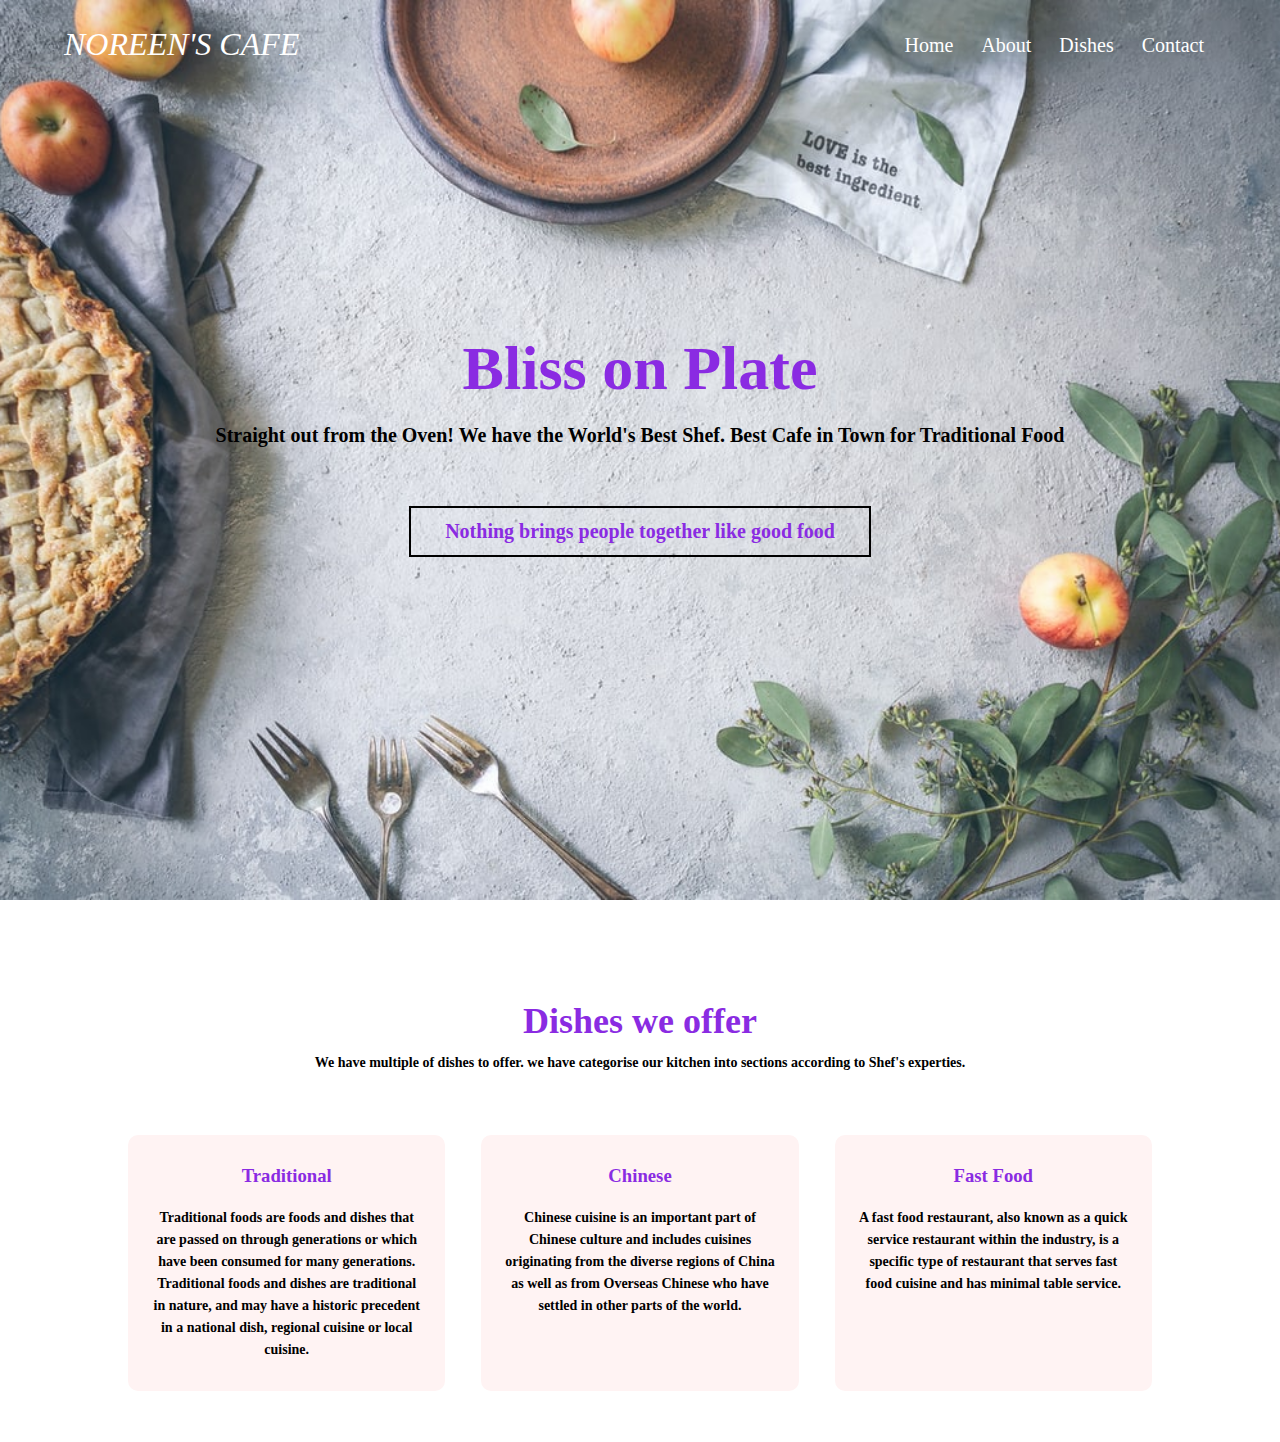
==== Index.html @ 38f67b69 "dishes page" ====
<!DOCTYPE html>
<html lang="en-US">
    <head>
        <meta name="viewport" content="widt=device-width, initial-scale=1.0">
        <title>Welcome To Noreen's Cafe</title>
        <link rel="stylesheet" href="style.css">
        <link rel="stylesheet" href="https://pro.fontawesome.com/releases/v5.10.0/css/all.css"/>
    </head>
    <body>
        <section class="header">
            <nav>
                <a class="cafe" href="Index.html">NOREEN'S CAFE</a>
                <div class="nav-links" id="navlink"> 
                    <i class="fa fa-times" onclick="hidemenu()"></i>
                    <ul>
                        <li><a href="Index.html">Home</a></li>
                        <li><a href="Index.html">About</a></li>
                        <li><a href="dishes.html">Dishes</a></li>
                        <li><a href="Index.html">Contact</a></li>
                    </ul>
                </div>
                <i class="fa fa-bars" onclick="showmenu()"></i>
            </nav>
            <div class="text-box">
                    <h1>Bliss on Plate</h1>
                    <p>Straight out from the Oven! We have the World's Best Shef. Best Cafe in Town for Traditional Food</p>
                    <h3 class="btn">Nothing brings people together like good food</h3>
            </div>
        </section>
        <!-------Dishes we offer-->
        <section class="dishes">
            <h1>Dishes we offer</h1>
            <p>We have multiple of dishes to offer. we have categorise our kitchen into sections according to Shef's experties.</p>
            <div class="row">
                    <div class="dishes-col">
                    <a href="dishes.html"><h3>Traditional</h3></a>
                    <a href="dishes.html"><p>Traditional foods are foods and dishes that are passed on through generations or which have been consumed for many generations.
                        Traditional foods and dishes are traditional in nature, and may have a historic precedent in a national dish, 
                        regional cuisine or local cuisine.</p></a>
                    </div>
                <div class="dishes-col">
                    <a href="dishes.html"><h3>Chinese</h3></a>
                    <a href="dishes.html"><p>Chinese cuisine is an important part of Chinese culture and includes cuisines originating from the diverse regions of China 
                        as well as from Overseas Chinese who have settled in other parts of the world.</p></a>
                </div>
                <div class="dishes-col">
                    <a href="dishes.html"><h3>Fast Food</h3></a>
                    <a href="dishes.html"><p>A fast food restaurant, also known as a quick service restaurant within the industry, 
                        is a specific type of restaurant that serves fast food cuisine and has minimal table service.</p></a>
                </div>
            </div>
        </section>






        <!--Script for toggle menu-->
        <script>
            var navlink = document.getElementById("navlink");
            function showmenu(){
                navlink.style.right = "0";
            }
            function hidemenu(){
                navlink.style.right = "-200px";
            }
        </script>
    </body>
</html>
---- style.css ----
*{
    margin:0;
    padding: 0;
    font-family:cursive;
}
.header{
    min-height: 100vh;
    width: 100%;
    background-image: url(Images/home6.jpg);
    background-position: center;
    background-size: cover;
    position: relative;
}
.header2{
    min-height: 100vh;
    width: 100%;
    background-image: url(Images/home7.jpg);
    background-position: center;
    background-size: cover;
    position: relative;
}
nav{
    display: flex;
    padding: 2% 5%;
    justify-content: space-between;
    align-items: center;
}
.cafe{
    color: white;
    font-size:xx-large;
    text-decoration: none;
    font-style: italic;
}
.cafe::after{
    content: '';
    width: 0%;
    height: 2px;
    background: red;
    display: block;
    margin: auto;
    transition: 0.5s;
}
.cafe:hover::after{
    width: 150px;
}
.nav-links{
    flex: 1;
    text-align: right;
}
.nav-links ul li{
    list-style: none;
    display: inline-block;
    padding: 8px 12px;
    position: relative;
}
.nav-links a{
    color: white;
    text-decoration: none;
    font-size: 20px;
}
.text-box{
    width: 90%;
    color:black;
    position: absolute;
    top: 50%;
    left: 50%;
    transform: translate(-50%,-50%);
    text-align: center;
}
.text-box h1{
    font-size: 62px;
    color:blueviolet;
}
.text-box p{
    margin: 10px 0 40px;
    color:black;
    font-size: 20px;
    font-weight: bold;
}
.btn{
    display: inline-block;
    text-decoration: none;
    color: blueviolet;
    border: 2px solid black;
    padding: 12px 34px;
    font-size: 20px;
    background: transparent;
    position: relative;
    cursor: pointer;
}
.btn:hover{
    border: 2px solid olivedrab;
    background: olivedrab;
    transition: 1s;
    color: aliceblue;
}
nav .fa{
    display: none;
}
@media(max-width: 700px){
    .cafe{
        margin-top: 30px;
    }
    .text-box p{
        margin: 10px 0 40px;
        color:black;
        font-size: 10px;
        font-weight: bold;
    }
    .btn{
        display: inline-block;
        text-decoration: none;
        color: blueviolet;
        border: 2px solid black;
        padding: 12px 34px;
        font-size: 14px;
        background: transparent;
        position: relative;
        cursor: pointer;
    }
    .nav-links ul li{
        display: block;
    }
    .nav-links{
        position: absolute;
        background: blueviolet;
        height: 100vh;
        width: 200px;
        top: 0;
        right: -200px;
        text-align: left;
        z-index: 2;
        transition: 1s;
    }
    nav .fa{
        display: block;
        color: whitesmoke;
        margin: 10px;
        font-size: 22px;
        cursor: pointer;
    }
    .nav-links ul{
        padding: 30px;
    }
}

/*-----dishes------*/

.dishes{
    width: 80%;
    margin: auto;
    text-align: center;
    padding-top: 100px;
}
a{
    text-decoration: none;
    color: black;
}
h1{
    color:blueviolet;
    font-size: 36px;
    font-weight: 600;
}
p{
    font-size: 14px;
    font-weight: bold;
    line-height: 22px;
    padding: 10px;
}

.row{
    margin-top: 5%;
    display: flex;
    justify-content: space-between;
}
.dishes-col{
    flex-basis: 31%;
    background: #fff3f3;
    border-radius: 10px;
    margin-bottom: 5%;
    padding: 20px 12px;
    box-sizing: border-box;
}
h3{
    color: blueviolet;
    text-align: center;
    font-weight: 600;
    margin: 10px 0;
}
.dishes-col:hover{
    box-shadow: 0 0 20px 0px ;
}
@media(max-width:700px) {
    .row{
        flex-direction: column;
    }
}
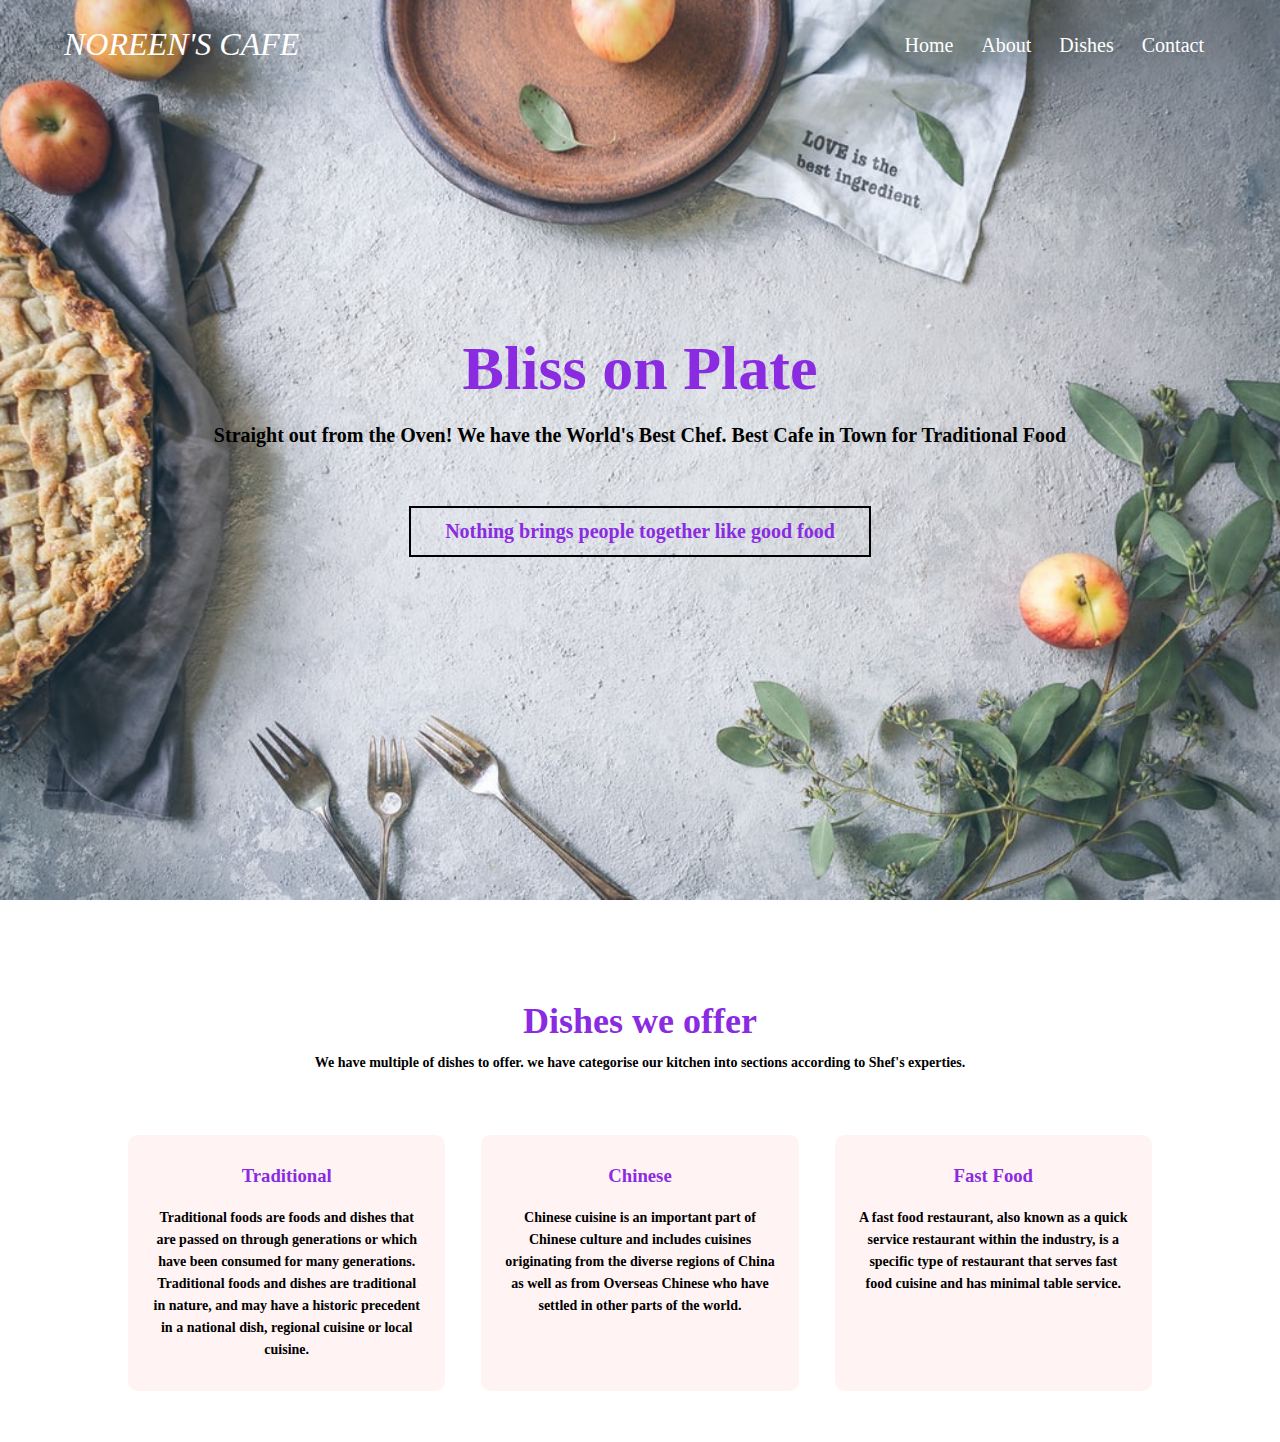
==== commit 4f373048: "changed the name of chef" ====
--- a/Index.html
+++ b/Index.html
@@ -23,7 +23,7 @@
             </nav>
             <div class="text-box">
                     <h1>Bliss on Plate</h1>
-                    <p>Straight out from the Oven! We have the World's Best Shef. Best Cafe in Town for Traditional Food</p>
+                    <p>Straight out from the Oven! We have the World's Best Chef. Best Cafe in Town for Traditional Food</p>
                     <h3 class="btn">Nothing brings people together like good food</h3>
             </div>
         </section>
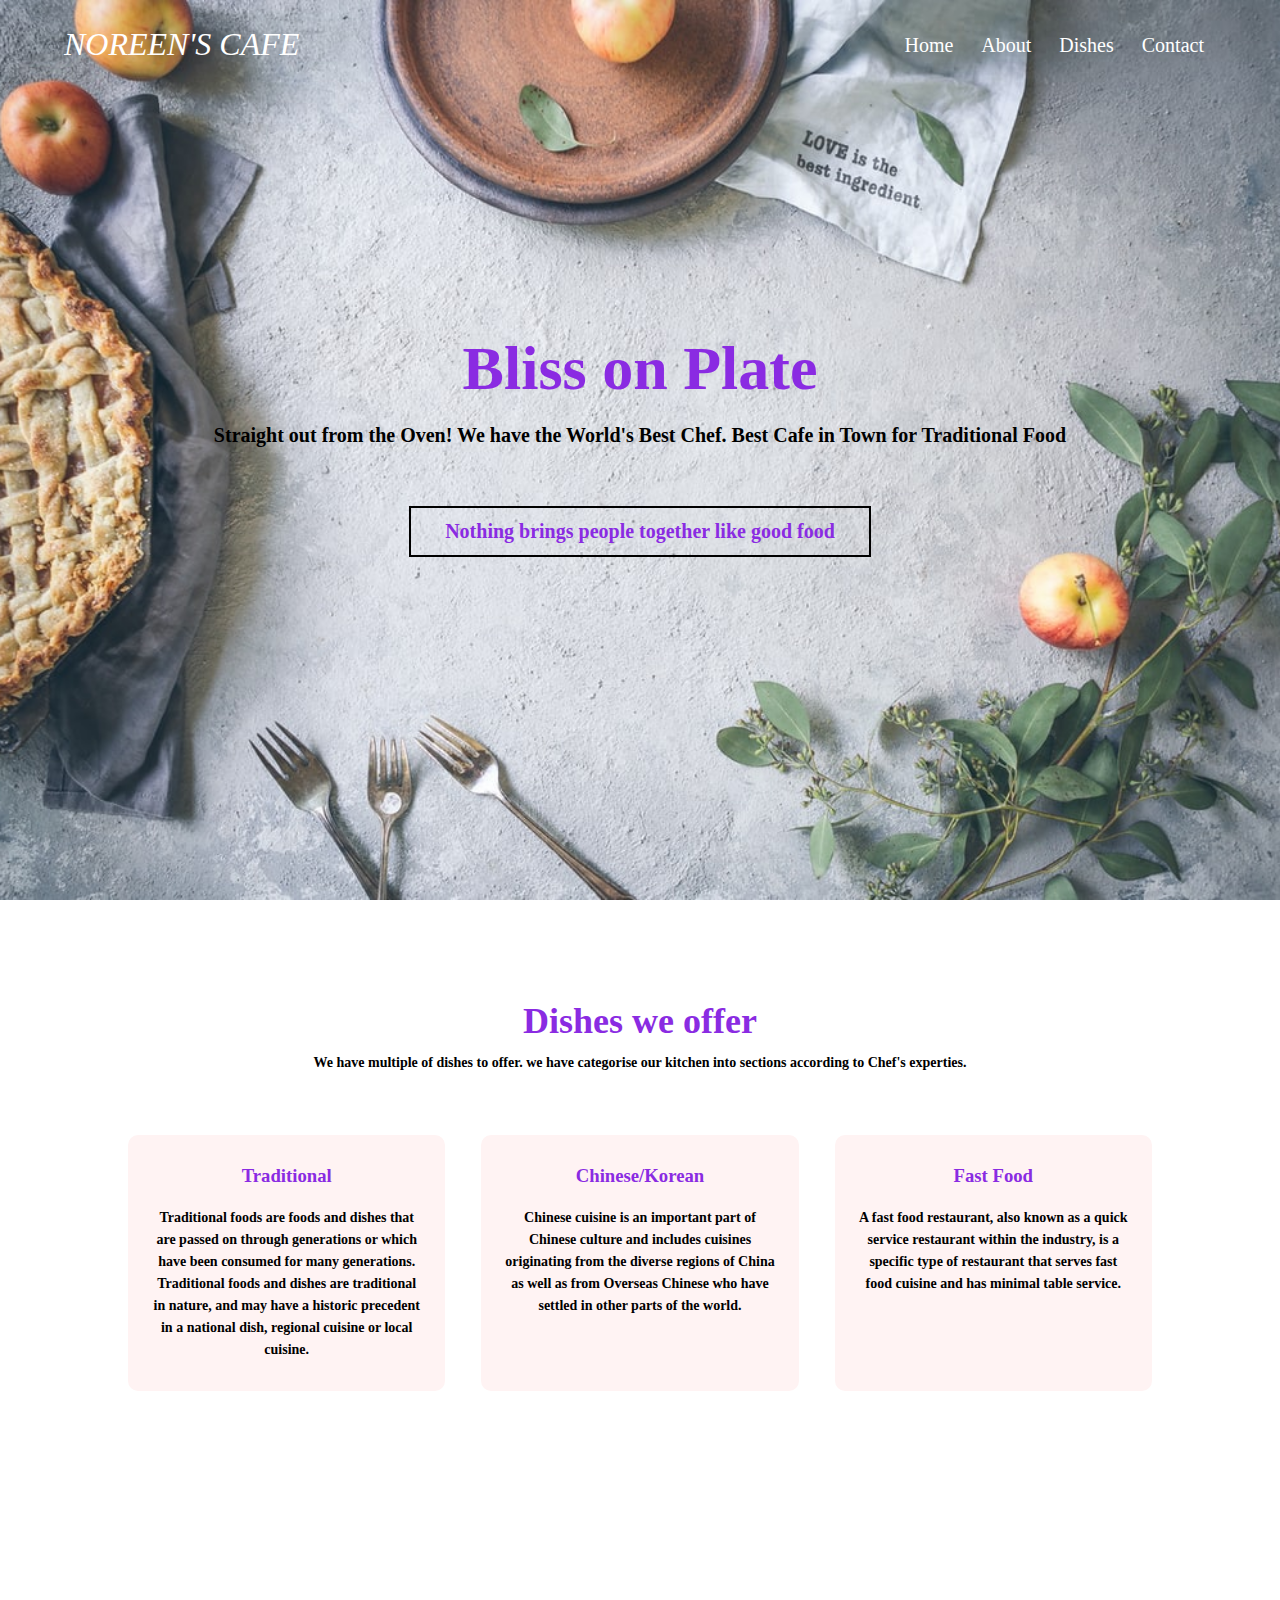
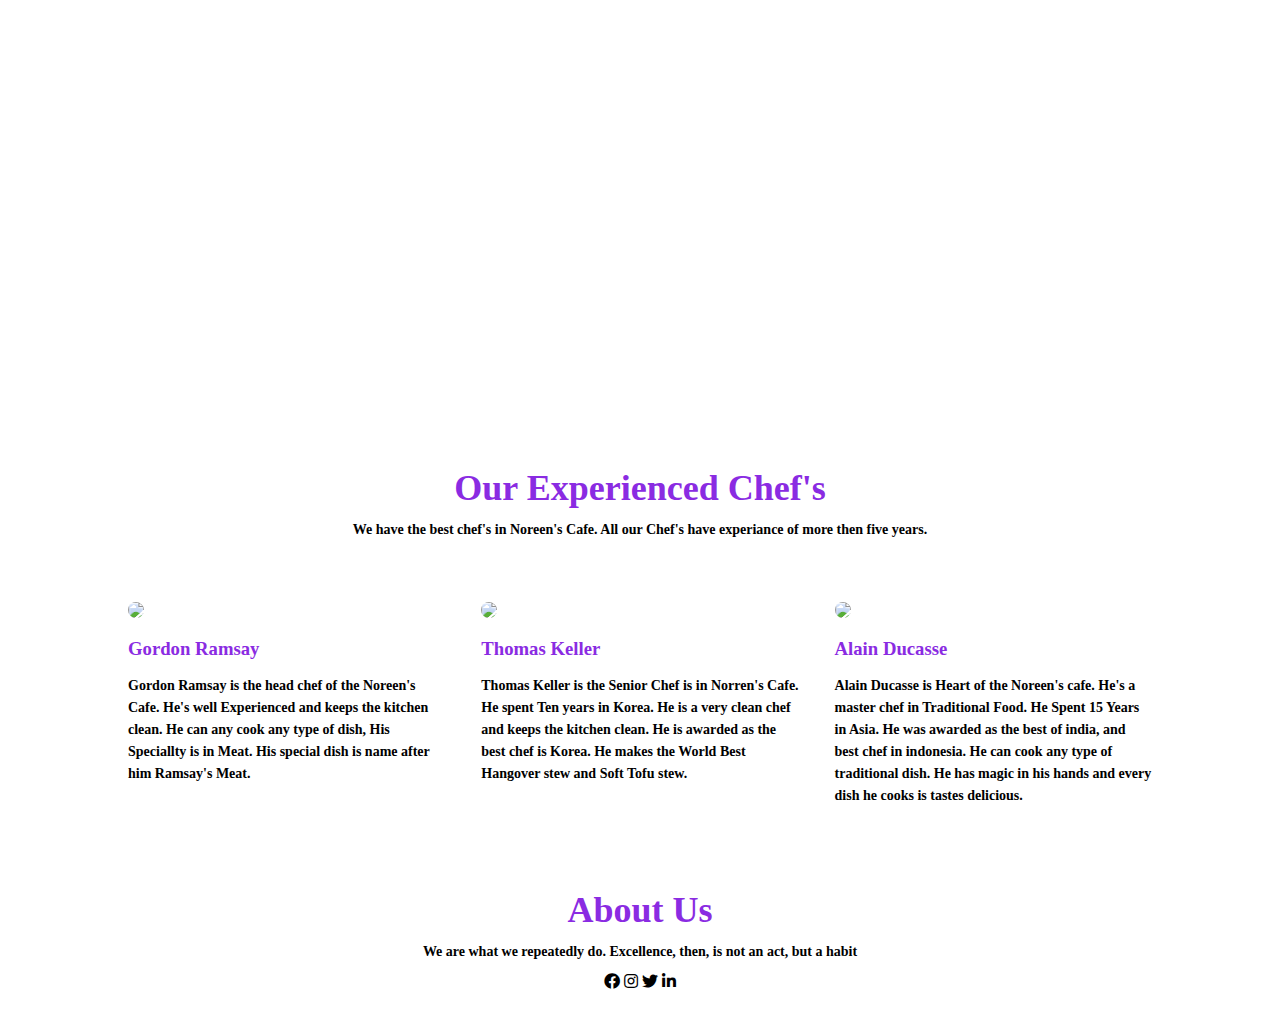
==== commit a77fd430: "first Page completed" ====
--- a/Index.html
+++ b/Index.html
@@ -30,7 +30,7 @@
         <!-------Dishes we offer-->
         <section class="dishes">
             <h1>Dishes we offer</h1>
-            <p>We have multiple of dishes to offer. we have categorise our kitchen into sections according to Shef's experties.</p>
+            <p>We have multiple of dishes to offer. we have categorise our kitchen into sections according to Chef's experties.</p>
             <div class="row">
                     <div class="dishes-col">
                     <a href="dishes.html"><h3>Traditional</h3></a>
@@ -39,7 +39,7 @@
                         regional cuisine or local cuisine.</p></a>
                     </div>
                 <div class="dishes-col">
-                    <a href="dishes.html"><h3>Chinese</h3></a>
+                    <a href="dishes.html"><h3>Chinese/Korean</h3></a>
                     <a href="dishes.html"><p>Chinese cuisine is an important part of Chinese culture and includes cuisines originating from the diverse regions of China 
                         as well as from Overseas Chinese who have settled in other parts of the world.</p></a>
                 </div>
@@ -50,6 +50,51 @@
                 </div>
             </div>
         </section>
+        <!--Video's-->
+        <section class="video">
+            <div class="videowrapper">
+                <iframe  src="https://www.youtube.com/embed/PZ4pctQMdg4" title="YouTube video player" frameborder="0" allowfullscreen></iframe>
+            </div>
+        </section>
+        <!--Our Chef's-->
+        <section class="chef">
+            <h1>Our Experienced Chef's</h1>
+            <p>We have the best chef's in Noreen's Cafe. All our Chef's have experiance of more then five years.</p>
+            <div class="row">
+                <div class="chef-col">
+                    <img src="images/chef6.jpg">
+                    <h3>Gordon Ramsay</h3>
+                    <p>Gordon Ramsay is the head chef of the Noreen's Cafe. He's well Experienced and keeps the kitchen clean. He can any cook any type of dish,
+                        His Speciallty is in Meat. His special dish is name after him Ramsay's Meat.
+                    </p>
+                </div>
+                <div class="chef-col">
+                    <img src="images/chef4.jpg">
+                    <h3>Thomas Keller</h3>
+                    <p>Thomas Keller is the Senior Chef is in Norren's Cafe. He spent Ten years in Korea. He is a very clean chef and keeps the kitchen clean.
+                        He is awarded as the best chef is Korea. He makes the World Best Hangover stew and Soft Tofu stew.
+                    </p>
+                </div>
+                <div class="chef-col">
+                    <img src="images/chef5.jpg">
+                    <h3>Alain Ducasse</h3>
+                    <p>Alain Ducasse is Heart of the Noreen's cafe. He's a master chef in Traditional Food. He Spent 15 Years in Asia. He was awarded as the best of india, and best chef in indonesia.
+                        He can cook any type of traditional dish. He has magic in his hands and every dish he cooks is tastes delicious.
+                    </p>
+                </div>
+            </div>
+        </section>
+        <section class="footer">
+            <h1>About Us</h4>
+            <p>We are what we repeatedly do. Excellence, then, is not an act, but a habit</p>
+            <div class="icons">
+                <i class="fab fa-facebook"></i>
+                <i class="fab fa-instagram"></i>
+                <i class="fab fa-twitter"></i>
+                <i class="fab fa-linkedin-in"></i>
+            </div>
+        </section>
+        
 
 
 
--- a/style.css
+++ b/style.css
@@ -194,4 +194,78 @@
     .row{
         flex-direction: column;
     }
+}
+/*-Video-*/
+.video{
+    margin: 0 auto;
+    width: 80%;
+}
+.videowrapper {
+    position: relative;
+    padding-bottom: 20%;
+    padding-top: 20px;
+    height: 0px;
+}
+.videowrapper iframe{
+    position: absolute;
+    padding-bottom: 10%;
+    left: 10%;
+    top: 0px;
+    right: 0px;
+    bottom: 0px;
+    height: 200%;
+    width: 80%;
+}
+.chef{
+    width: 80%;
+    margin: auto;
+    margin-top: 400px;
+    text-align: center;
+}
+.chef-col{
+    flex-basis: 31%;
+    border-radius: 10px;
+    margin-bottom: 5%;
+    text-align: left;
+}
+.chef-col img{
+    width: 100%;
+    border-radius: 10px;
+}
+.chef-col p{
+    padding: 0%;
+}
+.chef-col h3{
+    margin-top: 16px;
+    margin-bottom: 15px;
+    text-align: left;
+}
+@media (max-width: 700px) {
+    .chef{
+        margin-top: 150px;
+    }
+}
+.footer{
+    width: 100%;
+    text-align: center;
+    padding: 30px 0;
+}
+/* Dishes*/
+.dish{
+    width: 80%;
+    margin: auto;
+    text-align: center;
+}
+.dish-col{
+    flex-basis: 45%;
+    border-radius: 10px;
+    margin-bottom: 5%;
+    text-align: center;
+}
+.dish img{
+    width: 100%;
+    border-radius: 10px;
+}
+.dish h1{
+    margin-top: 30px;
 }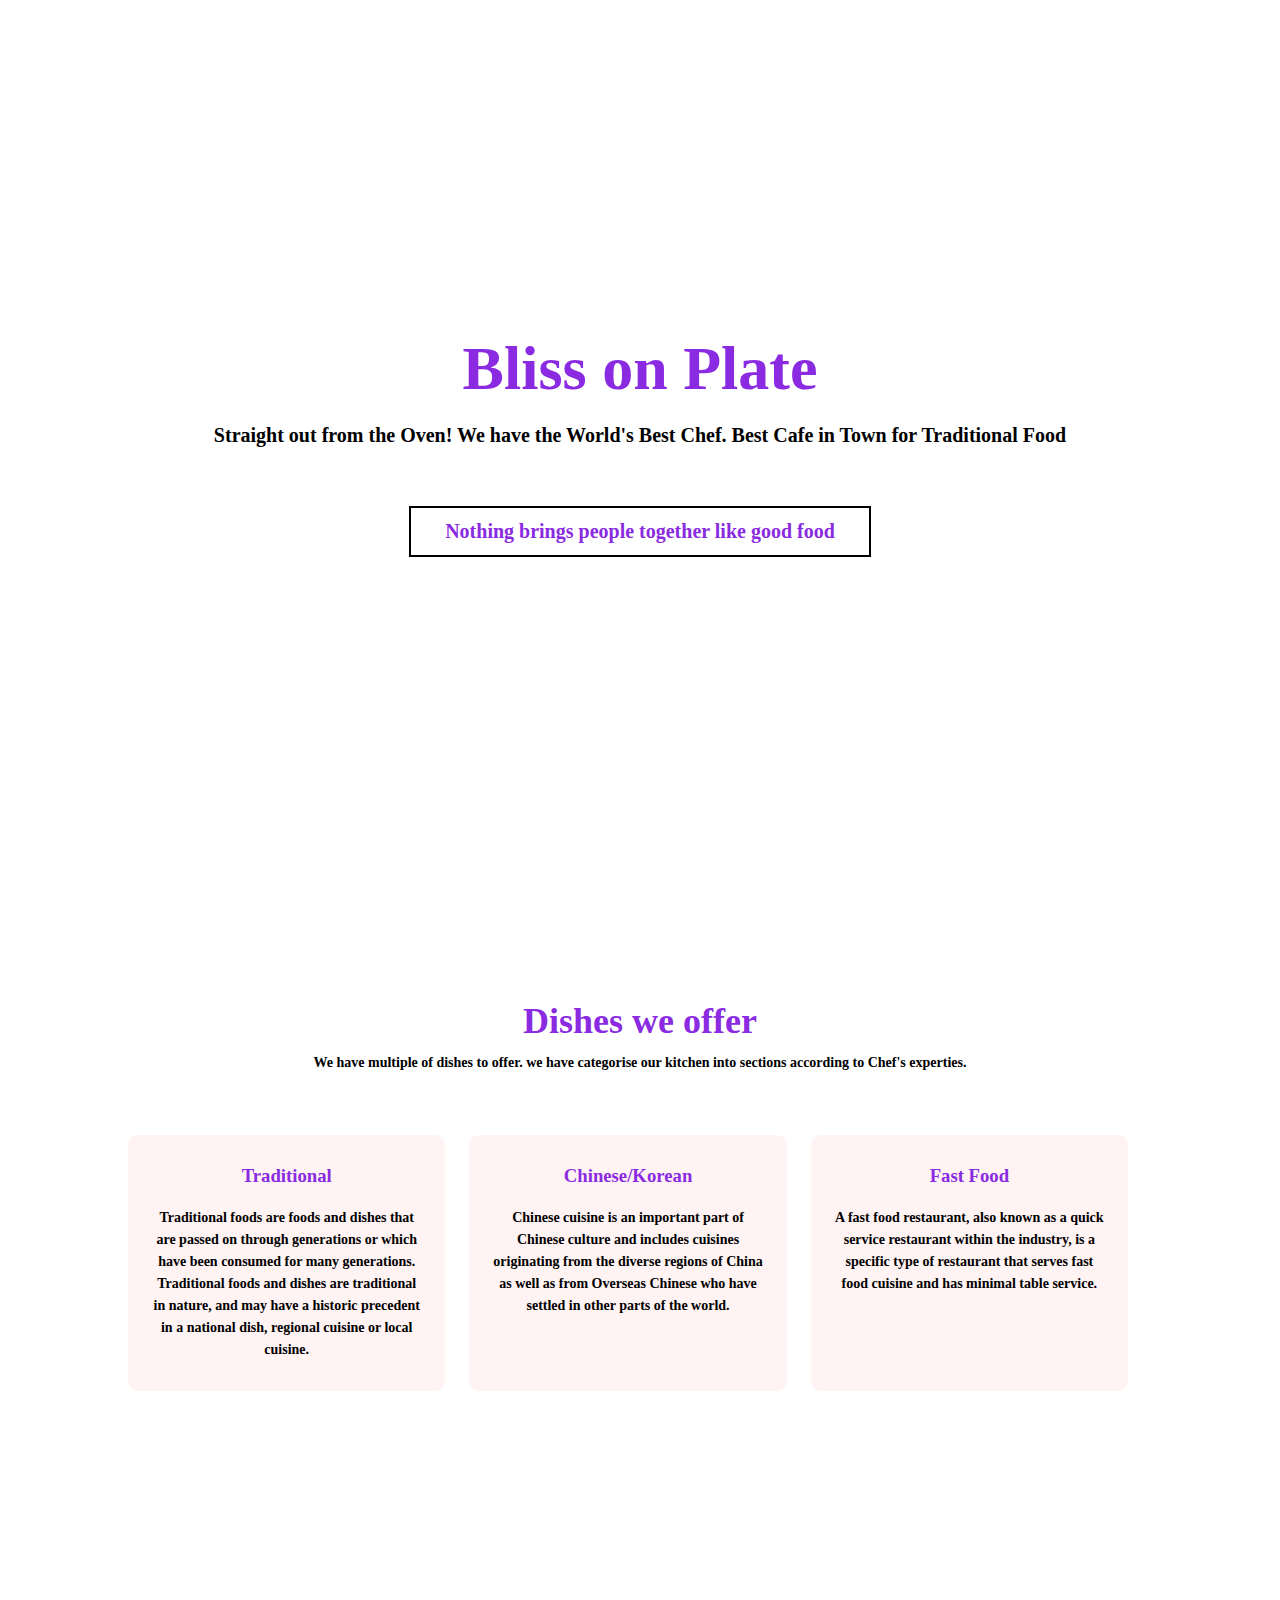
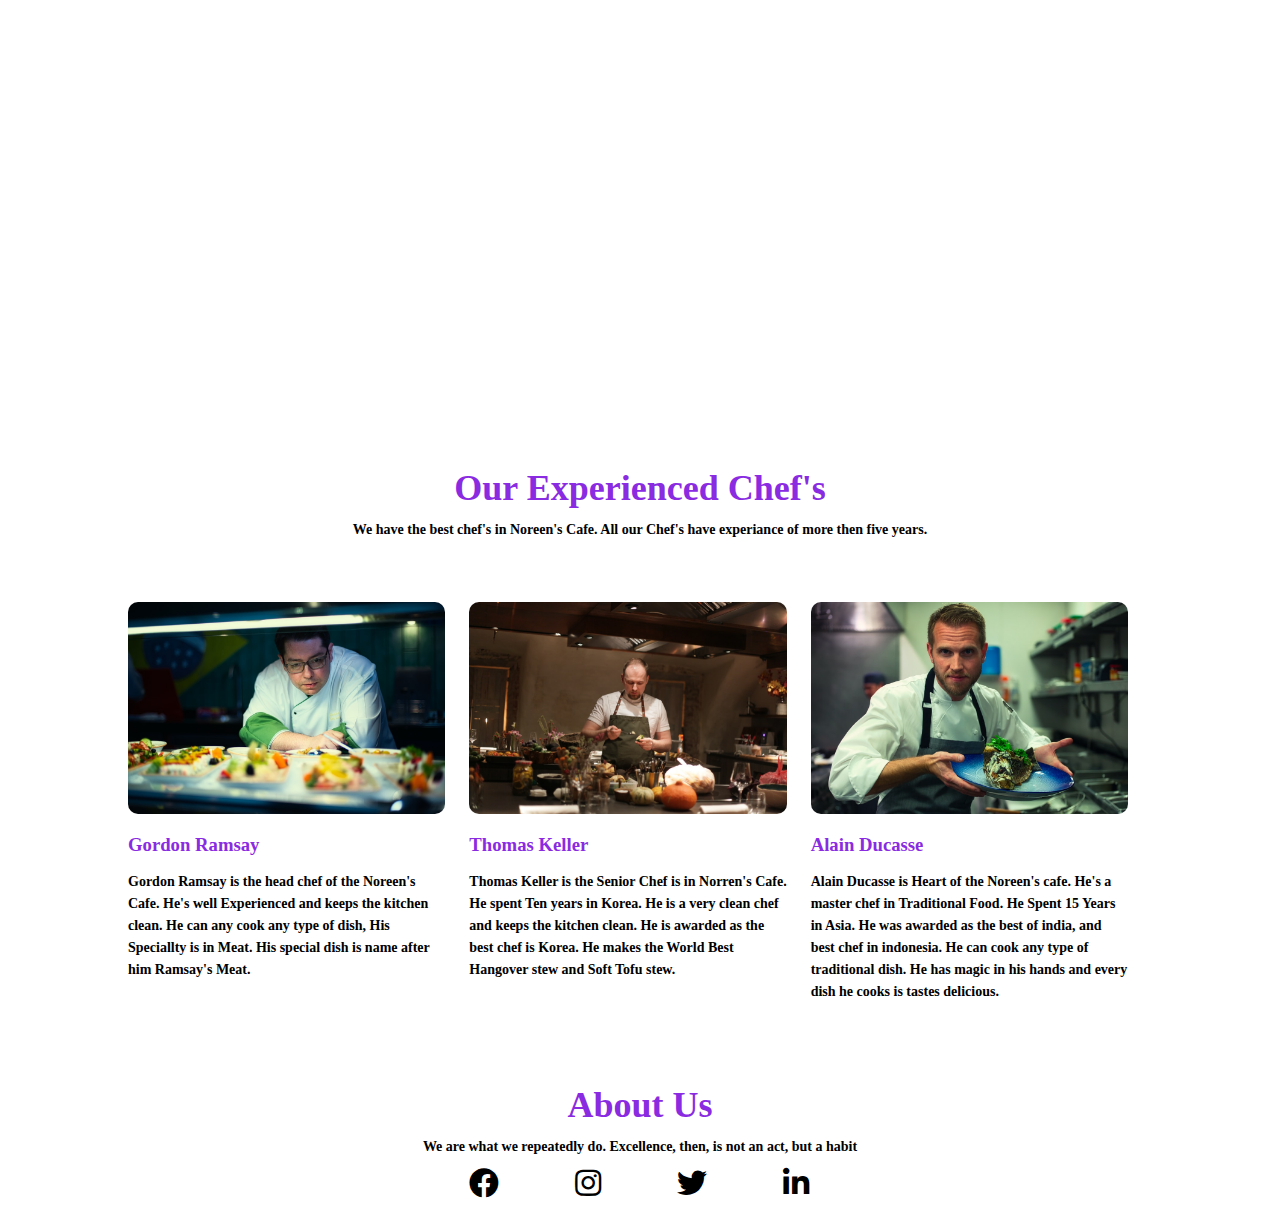
==== commit 51f8e333: "update-index,contact,about-added-assets,imges,stylefolder" ====
--- a/Index.html
+++ b/Index.html
@@ -3,20 +3,20 @@
     <head>
         <meta name="viewport" content="widt=device-width, initial-scale=1.0">
         <title>Welcome To Noreen's Cafe</title>
-        <link rel="stylesheet" href="style.css">
+        <link rel="stylesheet" href="assets/Style/style.css">
         <link rel="stylesheet" href="https://pro.fontawesome.com/releases/v5.10.0/css/all.css"/>
     </head>
     <body>
         <section class="header">
             <nav>
-                <a class="cafe" href="Index.html">NOREEN'S CAFE</a>
+                <a class="cafe" href="index.html">NOREEN'S CAFE</a>
                 <div class="nav-links" id="navlink"> 
                     <i class="fa fa-times" onclick="hidemenu()"></i>
                     <ul>
-                        <li><a href="Index.html">Home</a></li>
-                        <li><a href="Index.html">About</a></li>
+                        <li><a href="index.html">Home</a></li>
+                        <li><a href="about.html">About</a></li>
                         <li><a href="dishes.html">Dishes</a></li>
-                        <li><a href="Index.html">Contact</a></li>
+                        <li><a href="contact.html">Contact</a></li>
                     </ul>
                 </div>
                 <i class="fa fa-bars" onclick="showmenu()"></i>
@@ -62,21 +62,21 @@
             <p>We have the best chef's in Noreen's Cafe. All our Chef's have experiance of more then five years.</p>
             <div class="row">
                 <div class="chef-col">
-                    <img src="images/chef6.jpg">
+                    <img src="assets/images/chef6.jpg">
                     <h3>Gordon Ramsay</h3>
                     <p>Gordon Ramsay is the head chef of the Noreen's Cafe. He's well Experienced and keeps the kitchen clean. He can any cook any type of dish,
                         His Speciallty is in Meat. His special dish is name after him Ramsay's Meat.
                     </p>
                 </div>
                 <div class="chef-col">
-                    <img src="images/chef4.jpg">
+                    <img src="assets/images/chef4.jpg">
                     <h3>Thomas Keller</h3>
                     <p>Thomas Keller is the Senior Chef is in Norren's Cafe. He spent Ten years in Korea. He is a very clean chef and keeps the kitchen clean.
                         He is awarded as the best chef is Korea. He makes the World Best Hangover stew and Soft Tofu stew.
                     </p>
                 </div>
                 <div class="chef-col">
-                    <img src="images/chef5.jpg">
+                    <img src="assets/images/chef5.jpg">
                     <h3>Alain Ducasse</h3>
                     <p>Alain Ducasse is Heart of the Noreen's cafe. He's a master chef in Traditional Food. He Spent 15 Years in Asia. He was awarded as the best of india, and best chef in indonesia.
                         He can cook any type of traditional dish. He has magic in his hands and every dish he cooks is tastes delicious.
--- a/assets/Style/style.css
+++ b/assets/Style/style.css
@@ -0,0 +1,408 @@
+*{
+    margin:0;
+    padding: 0;
+    font-family:cursive;
+}
+.header{
+    min-height: 100vh;
+    width: 100%;
+    background-image: url(assets/images/home6.jpg);
+    background-position: center;
+    background-size: cover;
+    position: relative;
+}
+.header2{
+    min-height: 100vh;
+    width: 100%;
+    background-image: url(assets/images/home7.jpg);
+    background-position: center;
+    background-size: cover;
+    position: relative;
+}
+.header3{
+    min-height: 80vh;
+    width: 100%;
+    background-image: url(assets/images/contact.jpg);
+    background-position: center;
+    background-size: cover;
+    position: relative;
+}
+.header4{
+    min-height: 30vh;
+    width: 100%;
+    background-position: center;
+    background-size: cover;
+    position: relative;
+}
+nav{
+    display: flex;
+    padding: 2% 5%;
+    justify-content: space-between;
+    align-items: center;
+}
+.cafe{
+    color: white;
+    font-size:xx-large;
+    text-decoration: none;
+    font-style: italic;
+}
+.cafe::after{
+    content: '';
+    width: 0%;
+    height: 2px;
+    background: red;
+    display: block;
+    margin: auto;
+    transition: 0.5s;
+}
+.cafe:hover::after{
+    width: 150px;
+}
+.nav-links{
+    flex: 1;
+    text-align: right;
+}
+.nav-links ul li{
+    list-style: none;
+    display: inline-block;
+    padding: 8px 12px;
+    position: relative;
+}
+.nav-links a{
+    color: white;
+    text-decoration: none;
+    font-size: 20px;
+}
+.text-box{
+    width: 90%;
+    color:black;
+    position: absolute;
+    top: 50%;
+    left: 50%;
+    transform: translate(-50%,-50%);
+    text-align: center;
+}
+.text-box h1{
+    font-size: 62px;
+    color:blueviolet;
+}
+.text-box p{
+    margin: 10px 0 40px;
+    color:black;
+    font-size: 20px;
+    font-weight: bold;
+}
+.btn{
+    display: inline-block;
+    text-decoration: none;
+    color: blueviolet;
+    border: 2px solid black;
+    padding: 12px 34px;
+    font-size: 20px;
+    background: transparent;
+    position: relative;
+    cursor: pointer;
+}
+.btn:hover{
+    border: 2px solid olivedrab;
+    background: olivedrab;
+    transition: 1s;
+    color: aliceblue;
+}
+nav .fa{
+    display: none;
+}
+@media(max-width: 700px){
+    .cafe{
+        margin-top: 30px;
+    }
+    .text-box p{
+        margin: 10px 0 40px;
+        color:black;
+        font-size: 10px;
+        font-weight: bold;
+    }
+    .btn{
+        display: inline-block;
+        text-decoration: none;
+        color: blueviolet;
+        border: 2px solid black;
+        padding: 12px 34px;
+        font-size: 14px;
+        background: transparent;
+        position: relative;
+        cursor: pointer;
+    }
+    .nav-links ul li{
+        display: block;
+    }
+    .nav-links{
+        position: absolute;
+        background: blueviolet;
+        height: 100vh;
+        width: 200px;
+        top: 0;
+        right: -200px;
+        text-align: left;
+        z-index: 2;
+        transition: 1s;
+    }
+    nav .fa{
+        display: block;
+        color: whitesmoke;
+        margin: 10px;
+        font-size: 22px;
+        cursor: pointer;
+    }
+    .nav-links ul{
+        padding: 30px;
+    }
+}
+
+/*-----dishes------*/
+
+.dishes{
+    width: 80%;
+    margin: auto;
+    text-align: center;
+    padding-top: 100px;
+}
+a{
+    text-decoration: none;
+    color: black;
+}
+h1{
+    color:blueviolet;
+    font-size: 36px;
+    font-weight: 600;
+}
+p{
+    font-size: 14px;
+    font-weight: bold;
+    line-height: 22px;
+    padding: 10px;
+}
+
+.row{
+    margin-top: 5%;
+    display: flex;
+    justify-content: space-between;
+}
+.dishes-col{
+    flex-basis: 31%;
+    background: #fff3f3;
+    border-radius: 10px;
+    margin-bottom: 5%;
+    padding: 20px 12px;
+    box-sizing: border-box;
+}
+h3{
+    color: blueviolet;
+    text-align: center;
+    font-weight: 600;
+    margin: 10px 0;
+}
+.dishes-col:hover{
+    box-shadow: 0 0 20px 0px ;
+}
+@media(max-width:700px) {
+    .row{
+        flex-direction: column;
+    }
+}
+/*-Video-*/
+.video{
+    margin: 0 auto;
+    width: 80%;
+}
+.videowrapper {
+    position: relative;
+    padding-bottom: 20%;
+    padding-top: 20px;
+    height: 0px;
+}
+.videowrapper iframe{
+    position: absolute;
+    padding-bottom: 10%;
+    left: 10%;
+    top: 0px;
+    right: 0px;
+    bottom: 0px;
+    height: 200%;
+    width: 80%;
+}
+.chef{
+    width: 80%;
+    margin: auto;
+    margin-top: 400px;
+    text-align: center;
+}
+.chef-col{
+    flex-basis: 31%;
+    border-radius: 10px;
+    margin-bottom: 5%;
+    text-align: left;
+}
+.chef-col img{
+    width: 100%;
+    border-radius: 10px;
+}
+.chef-col p{
+    padding: 0%;
+}
+.chef-col h3{
+    margin-top: 16px;
+    margin-bottom: 15px;
+    text-align: left;
+}
+@media (max-width: 700px) {
+    .chef{
+        margin-top: 150px;
+    }
+    .header4 h3{
+        margin-top: 50px;
+    }
+}
+.footer{
+    width: 100%;
+    text-align: center;
+    padding: 30px 0;
+}
+/* Dishes*/
+.dish{
+    width: 80%;
+    margin: auto;
+    text-align: center;
+}
+.dish-col{
+    flex-basis: 45%;
+    border-radius: 10px;
+    margin-bottom: 5%;
+    text-align: center;
+}
+.dish img{
+    width: 100%;
+    border-radius: 10px;
+}
+.dish h1{
+    margin-top: 30px;
+}
+
+.dish-coll{
+    flex-basis: auto;
+    border-radius: 10px;
+    margin-bottom: 5%;
+    text-align: center;
+}
+.dish-colll{
+    flex-basis: 31%;
+    border-radius: 10px;
+    margin-bottom: 5%;
+    text-align: left;
+}
+.map{
+    width: 80%;
+    margin: auto;
+    text-align: center;
+    margin-bottom: 30px;
+}
+.map h1{
+    margin-top: 30px;
+}
+.map iframe{
+    width: 100%;
+    min-height: 60vh;
+}
+.header4 h3{
+    color: black;
+    text-align: center;
+}
+.header4 h1{
+    color: black;
+    text-align: center;
+    font-size: 60px;
+}
+.chef-about{
+    display: block;
+    position: relative;
+    width: 200px;
+    height: 200px;
+    overflow: hidden;
+    border-radius: 50%;
+    margin-left: auto;
+    margin-right: auto;
+}
+.chef-about img{
+    width: auto;
+    height: 100%;
+    margin-left: -50px;
+}
+.bio{
+    width: 80%;
+    margin: auto;
+    text-align: center;
+    margin-top: 30px;
+    margin-bottom: 30px;
+}
+
+.fab{
+    width: 100px;
+    font-size: 30px;
+}
+
+.note{
+    width: 40%;
+    margin: auto;
+    border-radius: 5px;
+    
+    padding: 20px;
+}
+.note h1{
+    text-align: center;
+}
+input[type=text], select, textarea {
+    width: 100%;
+    padding: 12px;
+    border: 1px solid #ccc;
+    border-radius: 4px;
+    resize: vertical;
+  }
+  
+  input[type=submit] {
+    background-color: #4CAF50;
+    color: white;
+    padding: 12px 20px;
+    border: none;
+    border-radius: 4px;
+    cursor: pointer;
+    float: right;
+  }
+  
+  input[type=submit]:hover {
+    background-color: #45a049;
+  }
+  .col-25 {
+    width: 20%;
+    margin-top: 6px;
+  }
+  
+  .col-75 {
+    float: left;
+    width: 50%;
+    margin-top: 6px;
+  }
+  
+  /* Clear floats after the columns */
+  .row:after {
+    content: "";
+    display: table;
+    clear: both;
+  }
+  
+  /* Responsive layout - when the screen is less than 600px wide, make the two columns stack on top of each other instead of next to each other */
+  @media screen and (max-width: 600px) {
+    .col-25, .col-75, input[type=submit] {
+      width: 100%;
+      margin-top: 0;
+    }
+  }
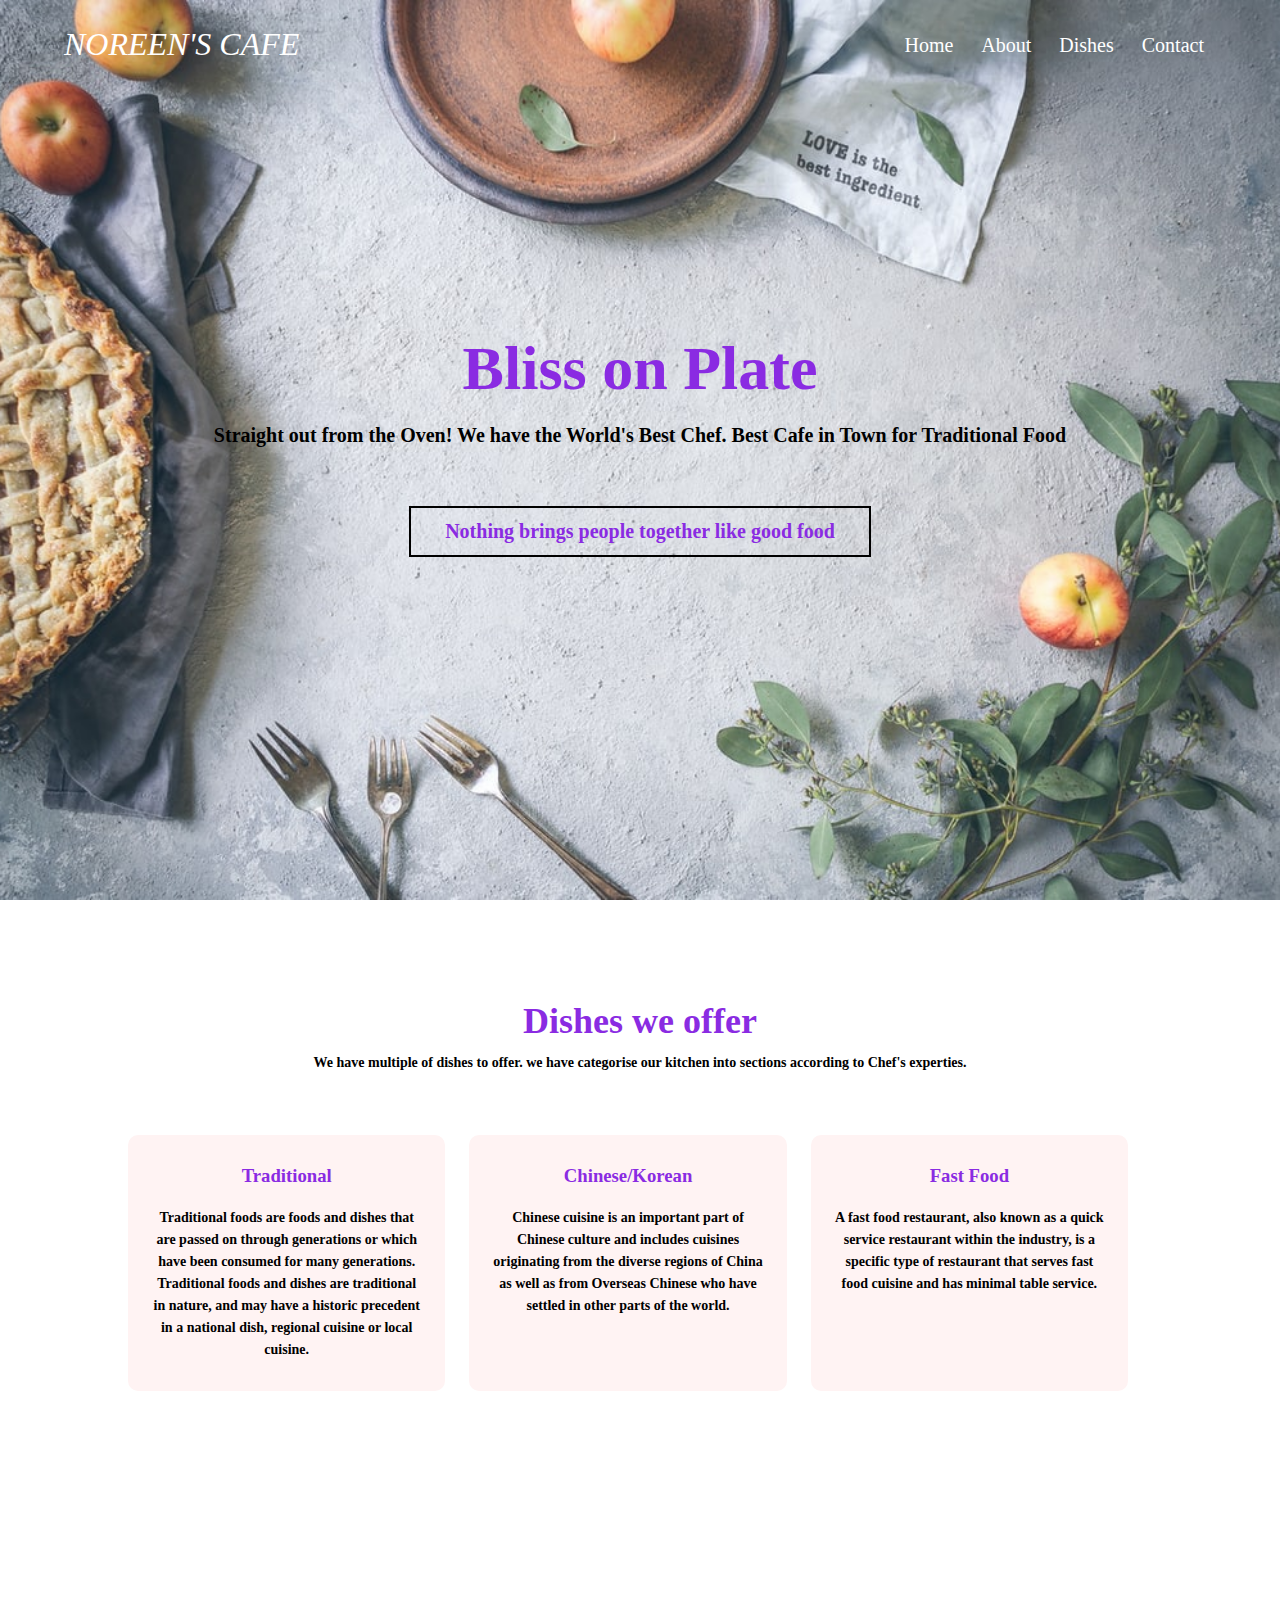
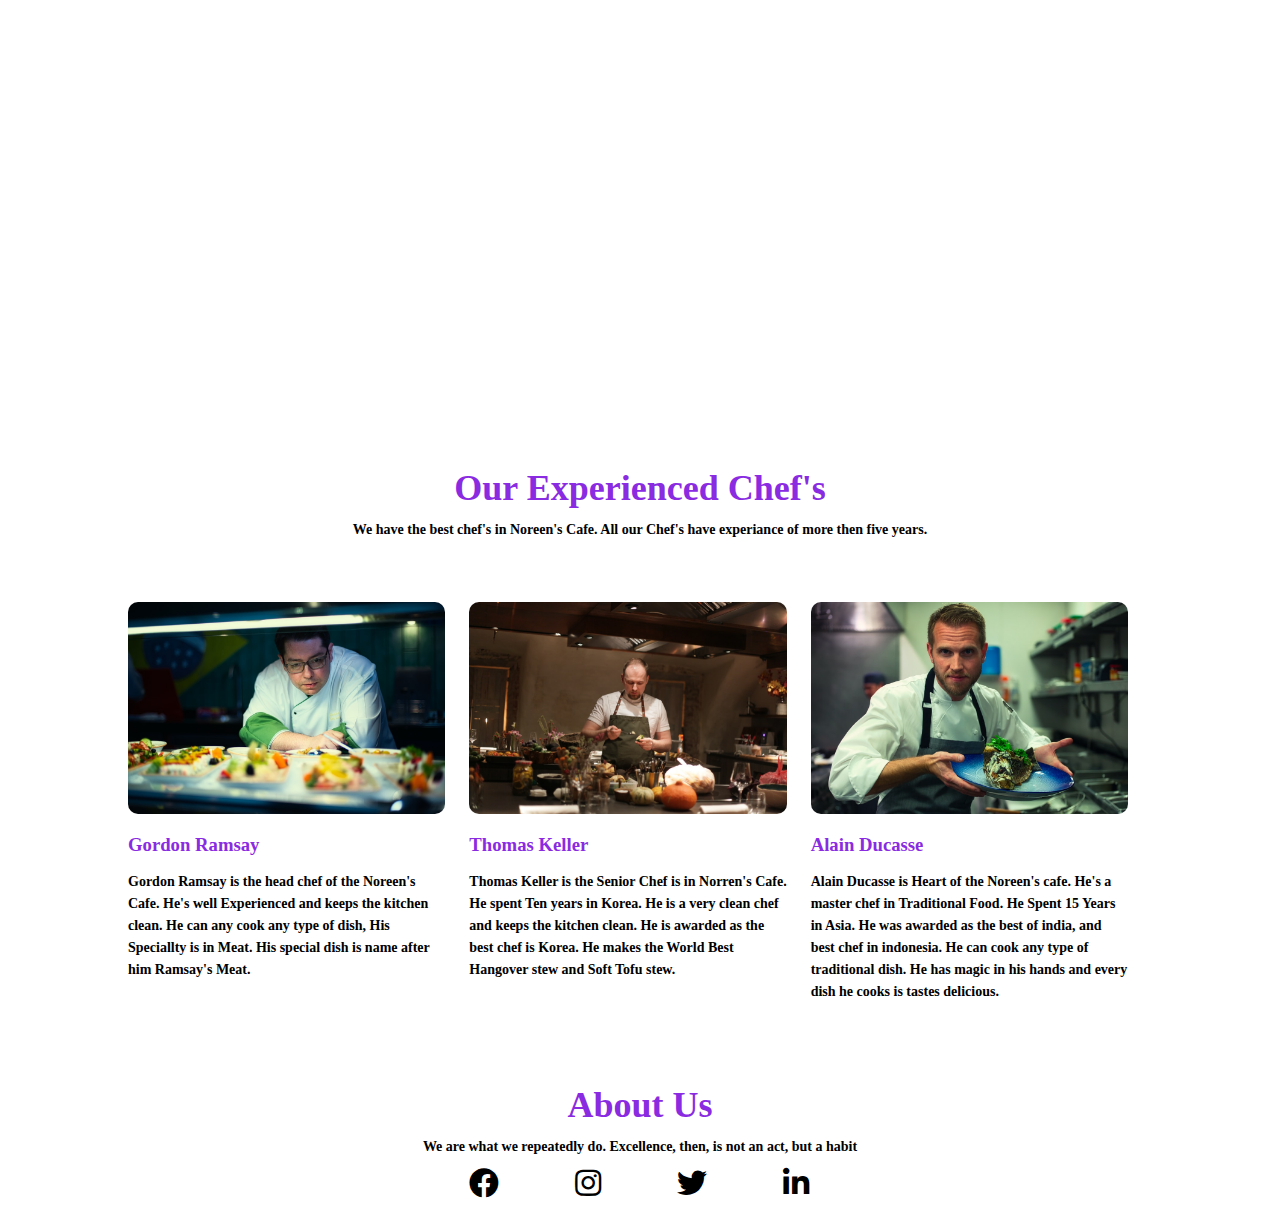
==== commit c20b0cd0: "images" ====
--- a/Index.html
+++ b/Index.html
@@ -8,6 +8,8 @@
     </head>
     <body>
         <section class="header">
+            
+            
             <nav>
                 <a class="cafe" href="index.html">NOREEN'S CAFE</a>
                 <div class="nav-links" id="navlink"> 
--- a/assets/Style/style.css
+++ b/assets/Style/style.css
@@ -6,15 +6,20 @@
 .header{
     min-height: 100vh;
     width: 100%;
-    background-image: url(assets/images/home6.jpg);
+    background-image: url("../images/home6.jpg");
     background-position: center;
     background-size: cover;
     position: relative;
 }
+.header img{
+    background-position: center;
+    background-size: cover;
+    position: relative;
+}
 .header2{
     min-height: 100vh;
     width: 100%;
-    background-image: url(assets/images/home7.jpg);
+    background-image: url("../images/home7.jpg");
     background-position: center;
     background-size: cover;
     position: relative;
@@ -22,7 +27,7 @@
 .header3{
     min-height: 80vh;
     width: 100%;
-    background-image: url(assets/images/contact.jpg);
+    background-image: url("../images/contact.jpg");
     background-position: center;
     background-size: cover;
     position: relative;
